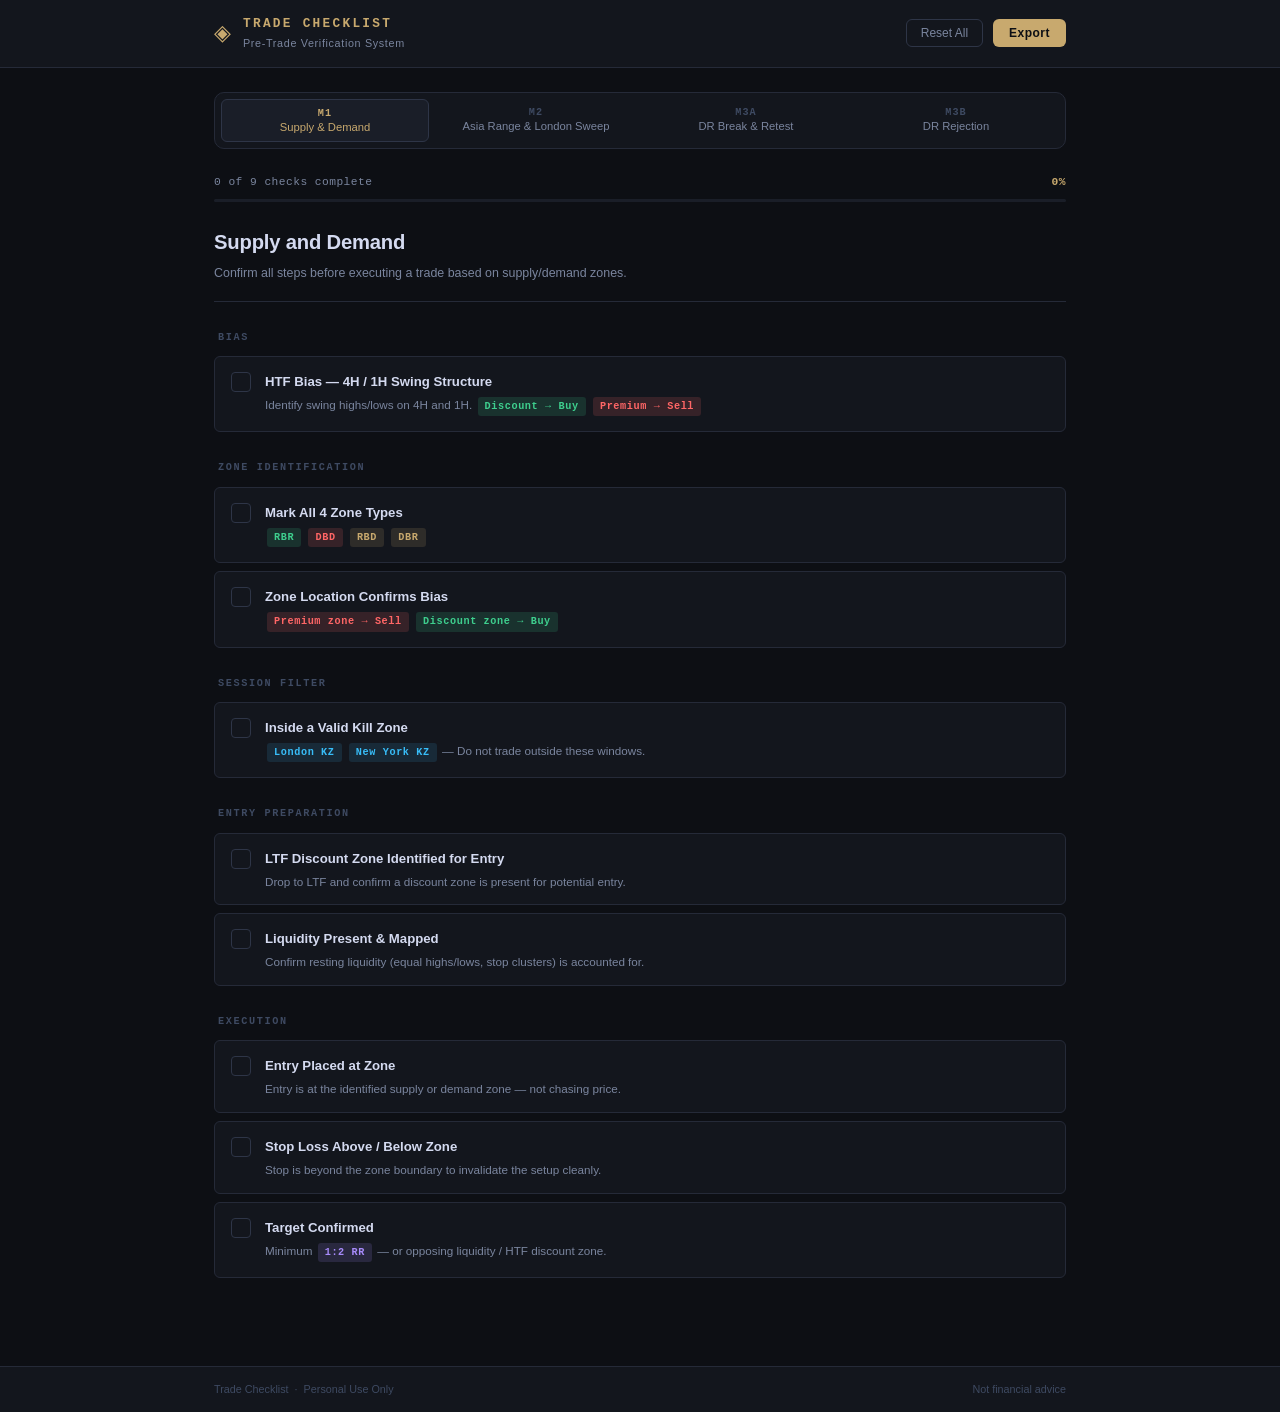
==== index.html @ 1b10d543 "Add files via upload initial upload" ====
<!DOCTYPE html>
<html lang="en">
<head>
  <meta charset="UTF-8" />
  <meta name="viewport" content="width=device-width, initial-scale=1.0" />
  <title>Trade Checklist</title>
  <link rel="stylesheet" href="style.css" />
</head>
<body>

  <header>
    <div class="header-inner">
      <div class="logo-block">
        <span class="logo-mark">◈</span>
        <div>
          <div class="site-title">TRADE CHECKLIST</div>
          <div class="site-sub">Pre-Trade Verification System</div>
        </div>
      </div>
      <div class="header-actions">
        <button class="btn-ghost" onclick="resetAll()">Reset All</button>
        <button class="btn-primary" onclick="printChecklist()">Export</button>
      </div>
    </div>
  </header>

  <main>
    <!-- Module Tabs -->
    <nav class="module-tabs">
      <button class="tab active" data-module="0" onclick="switchModule(0)">
        <span class="tab-num">M1</span>
        <span class="tab-label">Supply & Demand</span>
      </button>
      <button class="tab" data-module="1" onclick="switchModule(1)">
        <span class="tab-num">M2</span>
        <span class="tab-label">Asia Range & London Sweep</span>
      </button>
      <button class="tab" data-module="2" onclick="switchModule(2)">
        <span class="tab-num">M3A</span>
        <span class="tab-label">DR Break & Retest</span>
      </button>
      <button class="tab" data-module="3" onclick="switchModule(3)">
        <span class="tab-num">M3B</span>
        <span class="tab-label">DR Rejection</span>
      </button>
    </nav>

    <!-- Progress Bar -->
    <div class="progress-bar-wrap">
      <div class="progress-meta">
        <span id="progress-label">0 of 9 checks complete</span>
        <span id="progress-pct">0%</span>
      </div>
      <div class="progress-track">
        <div class="progress-fill" id="progress-fill"></div>
      </div>
    </div>

    <!-- Checklist Panels -->
    <div class="checklist-panels">

      <!-- Module 1: Supply and Demand -->
      <div class="panel active" id="panel-0">
        <div class="panel-header">
          <div class="panel-title">Supply and Demand</div>
          <div class="panel-desc">Confirm all steps before executing a trade based on supply/demand zones.</div>
        </div>

        <div class="section-group">
          <div class="section-label">BIAS</div>
          <div class="check-item" data-id="m1-1">
            <div class="check-box" onclick="toggleCheck(this)"></div>
            <div class="check-content">
              <div class="check-title">HTF Bias — 4H / 1H Swing Structure</div>
              <div class="check-detail">Identify swing highs/lows on 4H and 1H. <span class="tag tag-buy">Discount → Buy</span> <span class="tag tag-sell">Premium → Sell</span></div>
            </div>
          </div>
        </div>

        <div class="section-group">
          <div class="section-label">ZONE IDENTIFICATION</div>
          <div class="check-item" data-id="m1-2">
            <div class="check-box" onclick="toggleCheck(this)"></div>
            <div class="check-content">
              <div class="check-title">Mark All 4 Zone Types</div>
              <div class="check-detail">
                <span class="tag tag-green">RBR</span>
                <span class="tag tag-red">DBD</span>
                <span class="tag tag-reverse">RBD</span>
                <span class="tag tag-reverse">DBR</span>
              </div>
            </div>
          </div>
          <div class="check-item" data-id="m1-3">
            <div class="check-box" onclick="toggleCheck(this)"></div>
            <div class="check-content">
              <div class="check-title">Zone Location Confirms Bias</div>
              <div class="check-detail"><span class="tag tag-sell">Premium zone → Sell</span> <span class="tag tag-buy">Discount zone → Buy</span></div>
            </div>
          </div>
        </div>

        <div class="section-group">
          <div class="section-label">SESSION FILTER</div>
          <div class="check-item" data-id="m1-4">
            <div class="check-box" onclick="toggleCheck(this)"></div>
            <div class="check-content">
              <div class="check-title">Inside a Valid Kill Zone</div>
              <div class="check-detail"><span class="tag tag-session">London KZ</span> <span class="tag tag-session">New York KZ</span> — Do not trade outside these windows.</div>
            </div>
          </div>
        </div>

        <div class="section-group">
          <div class="section-label">ENTRY PREPARATION</div>
          <div class="check-item" data-id="m1-5">
            <div class="check-box" onclick="toggleCheck(this)"></div>
            <div class="check-content">
              <div class="check-title">LTF Discount Zone Identified for Entry</div>
              <div class="check-detail">Drop to LTF and confirm a discount zone is present for potential entry.</div>
            </div>
          </div>
          <div class="check-item" data-id="m1-6">
            <div class="check-box" onclick="toggleCheck(this)"></div>
            <div class="check-content">
              <div class="check-title">Liquidity Present & Mapped</div>
              <div class="check-detail">Confirm resting liquidity (equal highs/lows, stop clusters) is accounted for.</div>
            </div>
          </div>
        </div>

        <div class="section-group">
          <div class="section-label">EXECUTION</div>
          <div class="check-item" data-id="m1-7">
            <div class="check-box" onclick="toggleCheck(this)"></div>
            <div class="check-content">
              <div class="check-title">Entry Placed at Zone</div>
              <div class="check-detail">Entry is at the identified supply or demand zone — not chasing price.</div>
            </div>
          </div>
          <div class="check-item" data-id="m1-8">
            <div class="check-box" onclick="toggleCheck(this)"></div>
            <div class="check-content">
              <div class="check-title">Stop Loss Above / Below Zone</div>
              <div class="check-detail">Stop is beyond the zone boundary to invalidate the setup cleanly.</div>
            </div>
          </div>
          <div class="check-item" data-id="m1-9">
            <div class="check-box" onclick="toggleCheck(this)"></div>
            <div class="check-content">
              <div class="check-title">Target Confirmed</div>
              <div class="check-detail">Minimum <span class="tag tag-rr">1:2 RR</span> — or opposing liquidity / HTF discount zone.</div>
            </div>
          </div>
        </div>
      </div>

      <!-- Module 2: Asia Range & London Sweep -->
      <div class="panel" id="panel-1">
        <div class="panel-header">
          <div class="panel-title">Asia Range & London Sweep</div>
          <div class="panel-desc">Confirm Asia session range and London's sweep of its liquidity before entry.</div>
        </div>

        <div class="section-group">
          <div class="section-label">BIAS</div>
          <div class="check-item" data-id="m2-1">
            <div class="check-box" onclick="toggleCheck(this)"></div>
            <div class="check-content">
              <div class="check-title">HTF Bias — 4H / 1H Swing Structure</div>
              <div class="check-detail">Identify swing highs/lows on 4H and 1H. <span class="tag tag-buy">Discount → Buy</span> <span class="tag tag-sell">Premium → Sell</span></div>
            </div>
          </div>
        </div>

        <div class="section-group">
          <div class="section-label">SESSION ANALYSIS</div>
          <div class="check-item" data-id="m2-2">
            <div class="check-box" onclick="toggleCheck(this)"></div>
            <div class="check-content">
              <div class="check-title">Asia Session Range Marked</div>
              <div class="check-detail">Mark the high and low of the Asia session clearly on your chart.</div>
            </div>
          </div>
          <div class="check-item" data-id="m2-3">
            <div class="check-box" onclick="toggleCheck(this)"></div>
            <div class="check-content">
              <div class="check-title">London Has Swept Asia Liquidity</div>
              <div class="check-detail">Confirm London session took out the Asia high or low (liquidity sweep confirmed).</div>
            </div>
          </div>
        </div>

        <div class="section-group">
          <div class="section-label">CONFIRMATION</div>
          <div class="check-item" data-id="m2-4">
            <div class="check-box" onclick="toggleCheck(this)"></div>
            <div class="check-content">
              <div class="check-title">5-Min CHoCH Formed</div>
              <div class="check-detail">Wait for a Change of Character on the 5-minute chart after the sweep.</div>
            </div>
          </div>
          <div class="check-item" data-id="m2-5">
            <div class="check-box" onclick="toggleCheck(this)"></div>
            <div class="check-content">
              <div class="check-title">LTF Discount Zone for Entry</div>
              <div class="check-detail">Drop to LTF and confirm a discount zone aligns with the CHoCH direction.</div>
            </div>
          </div>
        </div>

        <div class="section-group">
          <div class="section-label">EXECUTION</div>
          <div class="check-item" data-id="m2-6">
            <div class="check-box" onclick="toggleCheck(this)"></div>
            <div class="check-content">
              <div class="check-title">Entry Placed at Zone</div>
              <div class="check-detail">Entry is at the identified LTF zone — not chasing price.</div>
            </div>
          </div>
          <div class="check-item" data-id="m2-7">
            <div class="check-box" onclick="toggleCheck(this)"></div>
            <div class="check-content">
              <div class="check-title">Stop Loss Above / Below the Zone</div>
              <div class="check-detail">Stop is placed beyond the zone to invalidate the setup.</div>
            </div>
          </div>
          <div class="check-item" data-id="m2-8">
            <div class="check-box" onclick="toggleCheck(this)"></div>
            <div class="check-content">
              <div class="check-title">Target: Asia High or Low</div>
              <div class="check-detail">Target is the opposing Asia session level — Asia High (for buys) or Asia Low (for sells).</div>
            </div>
          </div>
        </div>
      </div>

      <!-- Module 3A: DR Break and Retest -->
      <div class="panel" id="panel-2">
        <div class="panel-header">
          <div class="panel-title">DR Break and Retest</div>
          <div class="panel-desc">Wait for the Defining Range to form, break, and retest before entry.</div>
        </div>

        <div class="section-group">
          <div class="section-label">RANGE SETUP</div>
          <div class="check-item" data-id="m3a-1">
            <div class="check-box" onclick="toggleCheck(this)"></div>
            <div class="check-content">
              <div class="check-title">Wait for the DR to Form</div>
              <div class="check-detail">Do not act until the Defining Range has fully established its boundaries.</div>
            </div>
          </div>
          <div class="check-item" data-id="m3a-2">
            <div class="check-box" onclick="toggleCheck(this)"></div>
            <div class="check-content">
              <div class="check-title">Mark All Internal Zones</div>
              <div class="check-detail">Map Supply/Demand zones, FVGs within the range structure.</div>
            </div>
          </div>
          <div class="check-item" data-id="m3a-3">
            <div class="check-box" onclick="toggleCheck(this)"></div>
            <div class="check-content">
              <div class="check-title">DR High / Low / Mid Identified</div>
              <div class="check-detail">All three key DR levels are clearly marked on the chart.</div>
            </div>
          </div>
        </div>

        <div class="section-group">
          <div class="section-label">BREAK & RETEST</div>
          <div class="check-item" data-id="m3a-4">
            <div class="check-box" onclick="toggleCheck(this)"></div>
            <div class="check-content">
              <div class="check-title">Zone Break Confirmed</div>
              <div class="check-detail">Price has broken through the identified zone — wait for the break, not the approach.</div>
            </div>
          </div>
          <div class="check-item" data-id="m3a-5">
            <div class="check-box" onclick="toggleCheck(this)"></div>
            <div class="check-content">
              <div class="check-title">Retest Has Occurred — Entry Planned</div>
              <div class="check-detail">Price returns to the broken zone. Entry is planned at the retest, not the break.</div>
            </div>
          </div>
        </div>

        <div class="section-group">
          <div class="section-label">EXECUTION</div>
          <div class="check-item" data-id="m3a-6">
            <div class="check-box" onclick="toggleCheck(this)"></div>
            <div class="check-content">
              <div class="check-title">Stop Loss Above / Below Zone</div>
              <div class="check-detail">Stop is beyond the retested zone to invalidate the setup.</div>
            </div>
          </div>
          <div class="check-item" data-id="m3a-7">
            <div class="check-box" onclick="toggleCheck(this)"></div>
            <div class="check-content">
              <div class="check-title">Target Confirmed</div>
              <div class="check-detail">Minimum <span class="tag tag-rr">1:2 RR</span> — or opposing liquidity / HTF discount zone.</div>
            </div>
          </div>
        </div>
      </div>

      <!-- Module 3B: DR Rejection -->
      <div class="panel" id="panel-3">
        <div class="panel-header">
          <div class="panel-title">DR Rejection Confirmation</div>
          <div class="panel-desc">When direction is uncertain, wait for two consecutive rejection candles and enter on the third.</div>
        </div>

        <div class="section-group">
          <div class="section-label">RANGE SETUP</div>
          <div class="check-item" data-id="m3b-1">
            <div class="check-box" onclick="toggleCheck(this)"></div>
            <div class="check-content">
              <div class="check-title">Wait for the DR to Form</div>
              <div class="check-detail">Do not act until the Defining Range has fully established its boundaries.</div>
            </div>
          </div>
          <div class="check-item" data-id="m3b-2">
            <div class="check-box" onclick="toggleCheck(this)"></div>
            <div class="check-content">
              <div class="check-title">Mark All Internal Zones</div>
              <div class="check-detail">Map Supply/Demand zones, FVGs within the range structure.</div>
            </div>
          </div>
          <div class="check-item" data-id="m3b-3">
            <div class="check-box" onclick="toggleCheck(this)"></div>
            <div class="check-content">
              <div class="check-title">DR High / Low / Mid Identified</div>
              <div class="check-detail">All three key DR levels are clearly marked on the chart.</div>
            </div>
          </div>
        </div>

        <div class="section-group">
          <div class="section-label">BREAK OBSERVED</div>
          <div class="check-item" data-id="m3b-4">
            <div class="check-box" onclick="toggleCheck(this)"></div>
            <div class="check-content">
              <div class="check-title">Zone Break Confirmed (Direction Uncertain)</div>
              <div class="check-detail">Price broke through a zone but direction is ambiguous — do not enter yet.</div>
            </div>
          </div>
        </div>

        <div class="section-group">
          <div class="section-label">REJECTION PATTERN</div>
          <div class="check-item" data-id="m3b-5">
            <div class="check-box" onclick="toggleCheck(this)"></div>
            <div class="check-content">
              <div class="check-title">Price Pulled Back into DR Levels</div>
              <div class="check-detail">Price returned to the range after the break — now watching for rejection signal.</div>
            </div>
          </div>
          <div class="check-item" data-id="m3b-6">
            <div class="check-box" onclick="toggleCheck(this)"></div>
            <div class="check-content">
              <div class="check-title">Two Consecutive Rejection Candles Formed</div>
              <div class="check-detail">Two back-to-back candles rejecting the DR level are confirmed. Wait for candle 2 to close.</div>
            </div>
          </div>
        </div>

        <div class="section-group">
          <div class="section-label">EXECUTION</div>
          <div class="check-item" data-id="m3b-7">
            <div class="check-box" onclick="toggleCheck(this)"></div>
            <div class="check-content">
              <div class="check-title">Entry on 3rd Candle</div>
              <div class="check-detail">Enter at the open or confirmed move of the third candle — not before.</div>
            </div>
          </div>
          <div class="check-item" data-id="m3b-8">
            <div class="check-box" onclick="toggleCheck(this)"></div>
            <div class="check-content">
              <div class="check-title">Stop Loss Above / Below Zone</div>
              <div class="check-detail">Stop placed beyond the rejection zone to invalidate the pattern.</div>
            </div>
          </div>
          <div class="check-item" data-id="m3b-9">
            <div class="check-box" onclick="toggleCheck(this)"></div>
            <div class="check-content">
              <div class="check-title">Target Confirmed</div>
              <div class="check-detail">Minimum <span class="tag tag-rr">1:2 RR</span> — or opposing liquidity / HTF discount zone.</div>
            </div>
          </div>
        </div>
      </div>

    </div><!-- end .checklist-panels -->

    <!-- Trade Ready Banner -->
    <div class="trade-ready" id="trade-ready">
      <span class="ready-icon">✓</span>
      <span>All checks passed — trade is valid.</span>
    </div>

  </main>

  <footer>
    <div class="footer-inner">
      <span>Trade Checklist &nbsp;·&nbsp; Personal Use Only</span>
      <span>Not financial advice</span>
    </div>
  </footer>

  <script src="app.js"></script>
</body>
</html>
---- style.css ----
/* ─── Reset & Base ─── */
*, *::before, *::after { box-sizing: border-box; margin: 0; padding: 0; }

:root {
  --bg:        #0d0f14;
  --surface:   #13161d;
  --surface2:  #1a1e28;
  --border:    #252a38;
  --border2:   #2e3547;
  --accent:    #c8a96e;       /* amber gold — chart candlestick energy */
  --accent2:   #e8c88a;
  --buy:       #3ecf8e;
  --sell:      #f66;
  --neutral:   #6b7a99;
  --text:      #d4daf0;
  --text-dim:  #7a859e;
  --text-faint:#3e4a62;
  --rr:        #a78bfa;
  --session:   #38bdf8;

  --font-display: 'Courier New', 'Courier', monospace;
  --font-body:    'Inter', -apple-system, BlinkMacSystemFont, sans-serif;

  --radius:   6px;
  --radius-lg: 10px;
}

html { font-size: 15px; }
body {
  background: var(--bg);
  color: var(--text);
  font-family: var(--font-body);
  line-height: 1.6;
  min-height: 100vh;
}

/* ─── Header ─── */
header {
  border-bottom: 1px solid var(--border);
  background: var(--surface);
  position: sticky;
  top: 0;
  z-index: 100;
}

.header-inner {
  max-width: 900px;
  margin: 0 auto;
  padding: 14px 24px;
  display: flex;
  align-items: center;
  justify-content: space-between;
  gap: 16px;
}

.logo-block {
  display: flex;
  align-items: center;
  gap: 12px;
}

.logo-mark {
  font-size: 22px;
  color: var(--accent);
  line-height: 1;
}

.site-title {
  font-family: var(--font-display);
  font-size: 0.85rem;
  font-weight: 700;
  letter-spacing: 0.18em;
  color: var(--accent);
}

.site-sub {
  font-size: 0.72rem;
  color: var(--text-dim);
  letter-spacing: 0.06em;
  margin-top: 1px;
}

.header-actions {
  display: flex;
  gap: 10px;
}

.btn-ghost {
  background: transparent;
  border: 1px solid var(--border2);
  color: var(--text-dim);
  padding: 6px 14px;
  border-radius: var(--radius);
  cursor: pointer;
  font-size: 0.8rem;
  font-family: var(--font-body);
  transition: all 0.15s;
}
.btn-ghost:hover { border-color: var(--accent); color: var(--accent); }

.btn-primary {
  background: var(--accent);
  border: none;
  color: #0d0f14;
  padding: 6px 16px;
  border-radius: var(--radius);
  cursor: pointer;
  font-size: 0.8rem;
  font-weight: 700;
  font-family: var(--font-body);
  letter-spacing: 0.04em;
  transition: background 0.15s;
}
.btn-primary:hover { background: var(--accent2); }

/* ─── Main ─── */
main {
  max-width: 900px;
  margin: 0 auto;
  padding: 24px 24px 60px;
}

/* ─── Module Tabs ─── */
.module-tabs {
  display: flex;
  gap: 4px;
  margin-bottom: 24px;
  background: var(--surface);
  padding: 6px;
  border-radius: var(--radius-lg);
  border: 1px solid var(--border);
  overflow-x: auto;
  scrollbar-width: none;
}
.module-tabs::-webkit-scrollbar { display: none; }

.tab {
  background: transparent;
  border: none;
  color: var(--text-dim);
  padding: 8px 16px;
  border-radius: var(--radius);
  cursor: pointer;
  font-family: var(--font-body);
  display: flex;
  flex-direction: column;
  align-items: center;
  gap: 2px;
  flex: 1;
  min-width: 100px;
  transition: all 0.15s;
  white-space: nowrap;
}

.tab-num {
  font-family: var(--font-display);
  font-size: 0.68rem;
  font-weight: 700;
  letter-spacing: 0.1em;
  color: var(--text-faint);
  transition: color 0.15s;
}

.tab-label {
  font-size: 0.75rem;
  font-weight: 500;
}

.tab:hover { background: var(--surface2); color: var(--text); }
.tab:hover .tab-num { color: var(--text-dim); }

.tab.active {
  background: var(--surface2);
  color: var(--accent);
  border: 1px solid var(--border2);
}
.tab.active .tab-num { color: var(--accent); }

/* ─── Progress Bar ─── */
.progress-bar-wrap {
  margin-bottom: 24px;
}

.progress-meta {
  display: flex;
  justify-content: space-between;
  font-size: 0.75rem;
  color: var(--text-dim);
  margin-bottom: 8px;
  font-family: var(--font-display);
  letter-spacing: 0.04em;
}

#progress-pct { color: var(--accent); font-weight: 700; }

.progress-track {
  height: 3px;
  background: var(--surface2);
  border-radius: 2px;
  overflow: hidden;
}

.progress-fill {
  height: 100%;
  width: 0%;
  background: linear-gradient(90deg, var(--accent), var(--accent2));
  border-radius: 2px;
  transition: width 0.4s cubic-bezier(.4,0,.2,1);
}

/* ─── Panels ─── */
.checklist-panels { position: relative; }

.panel { display: none; }
.panel.active { display: block; }

.panel-header {
  margin-bottom: 28px;
  padding-bottom: 18px;
  border-bottom: 1px solid var(--border);
}

.panel-title {
  font-size: 1.35rem;
  font-weight: 700;
  color: var(--text);
  letter-spacing: -0.01em;
  margin-bottom: 6px;
}

.panel-desc {
  font-size: 0.83rem;
  color: var(--text-dim);
  line-height: 1.5;
}

/* ─── Section Groups ─── */
.section-group {
  margin-bottom: 28px;
}

.section-label {
  font-family: var(--font-display);
  font-size: 0.68rem;
  letter-spacing: 0.16em;
  color: var(--text-faint);
  font-weight: 700;
  margin-bottom: 10px;
  padding-left: 4px;
}

/* ─── Check Items ─── */
.check-item {
  display: flex;
  align-items: flex-start;
  gap: 14px;
  padding: 14px 16px;
  border-radius: var(--radius);
  border: 1px solid var(--border);
  background: var(--surface);
  margin-bottom: 8px;
  transition: border-color 0.2s, background 0.2s;
  cursor: default;
}

.check-item:hover { border-color: var(--border2); }

.check-item.checked {
  border-color: rgba(200, 169, 110, 0.3);
  background: rgba(200, 169, 110, 0.04);
}

/* ─── Check Box ─── */
.check-box {
  width: 20px;
  height: 20px;
  min-width: 20px;
  border: 1.5px solid var(--border2);
  border-radius: 4px;
  cursor: pointer;
  display: flex;
  align-items: center;
  justify-content: center;
  margin-top: 1px;
  transition: all 0.15s;
  position: relative;
}

.check-box:hover {
  border-color: var(--accent);
}

.check-box::after {
  content: '';
  display: block;
  width: 10px;
  height: 6px;
  border-left: 2px solid var(--bg);
  border-bottom: 2px solid var(--bg);
  transform: rotate(-45deg) translateY(-2px);
  opacity: 0;
  transition: opacity 0.15s;
}

.check-item.checked .check-box {
  background: var(--accent);
  border-color: var(--accent);
}
.check-item.checked .check-box::after { opacity: 1; }

/* ─── Check Content ─── */
.check-content { flex: 1; }

.check-title {
  font-size: 0.88rem;
  font-weight: 600;
  color: var(--text);
  margin-bottom: 4px;
  transition: color 0.15s;
}

.check-item.checked .check-title {
  color: var(--text-dim);
  text-decoration: line-through;
  text-decoration-color: var(--text-faint);
}

.check-detail {
  font-size: 0.78rem;
  color: var(--text-dim);
  line-height: 1.5;
}

/* ─── Tags ─── */
.tag {
  display: inline-block;
  font-size: 0.68rem;
  font-weight: 700;
  font-family: var(--font-display);
  letter-spacing: 0.06em;
  padding: 2px 7px;
  border-radius: 3px;
  margin: 1px 2px;
}

.tag-buy     { background: rgba(62,207,142,0.15); color: var(--buy); }
.tag-sell    { background: rgba(255,102,102,0.15); color: var(--sell); }
.tag-green   { background: rgba(62,207,142,0.15); color: var(--buy); }
.tag-red     { background: rgba(255,102,102,0.15); color: var(--sell); }
.tag-reverse { background: rgba(200,169,110,0.15); color: var(--accent); }
.tag-session { background: rgba(56,189,248,0.12); color: var(--session); }
.tag-rr      { background: rgba(167,139,250,0.15); color: var(--rr); }

/* ─── Trade Ready Banner ─── */
.trade-ready {
  display: none;
  align-items: center;
  justify-content: center;
  gap: 10px;
  margin-top: 24px;
  padding: 16px 24px;
  background: rgba(62,207,142,0.08);
  border: 1px solid rgba(62,207,142,0.3);
  border-radius: var(--radius-lg);
  color: var(--buy);
  font-weight: 700;
  font-size: 0.9rem;
  letter-spacing: 0.04em;
  font-family: var(--font-display);
  animation: fadeIn 0.4s ease;
}

.trade-ready.visible { display: flex; }

.ready-icon {
  font-size: 1.1rem;
  width: 26px;
  height: 26px;
  border-radius: 50%;
  background: rgba(62,207,142,0.15);
  display: flex;
  align-items: center;
  justify-content: center;
}

@keyframes fadeIn {
  from { opacity: 0; transform: translateY(6px); }
  to   { opacity: 1; transform: translateY(0); }
}

/* ─── Footer ─── */
footer {
  border-top: 1px solid var(--border);
  background: var(--surface);
}

.footer-inner {
  max-width: 900px;
  margin: 0 auto;
  padding: 14px 24px;
  display: flex;
  justify-content: space-between;
  font-size: 0.72rem;
  color: var(--text-faint);
}

/* ─── Print ─── */
@media print {
  body { background: #fff; color: #111; }
  header, footer, .module-tabs, .header-actions, .btn-ghost, .btn-primary { display: none !important; }
  .panel { display: block !important; margin-bottom: 32px; }
  .check-item { border: 1px solid #ccc; break-inside: avoid; }
  .progress-bar-wrap { display: none; }
}

/* ─── Responsive ─── */
@media (max-width: 600px) {
  .header-inner { flex-direction: column; align-items: flex-start; gap: 10px; }
  .tab { min-width: 80px; padding: 7px 10px; }
  .tab-label { font-size: 0.68rem; }
  main { padding: 16px 14px 50px; }
  .check-item { padding: 12px 12px; }
  .panel-title { font-size: 1.1rem; }
}
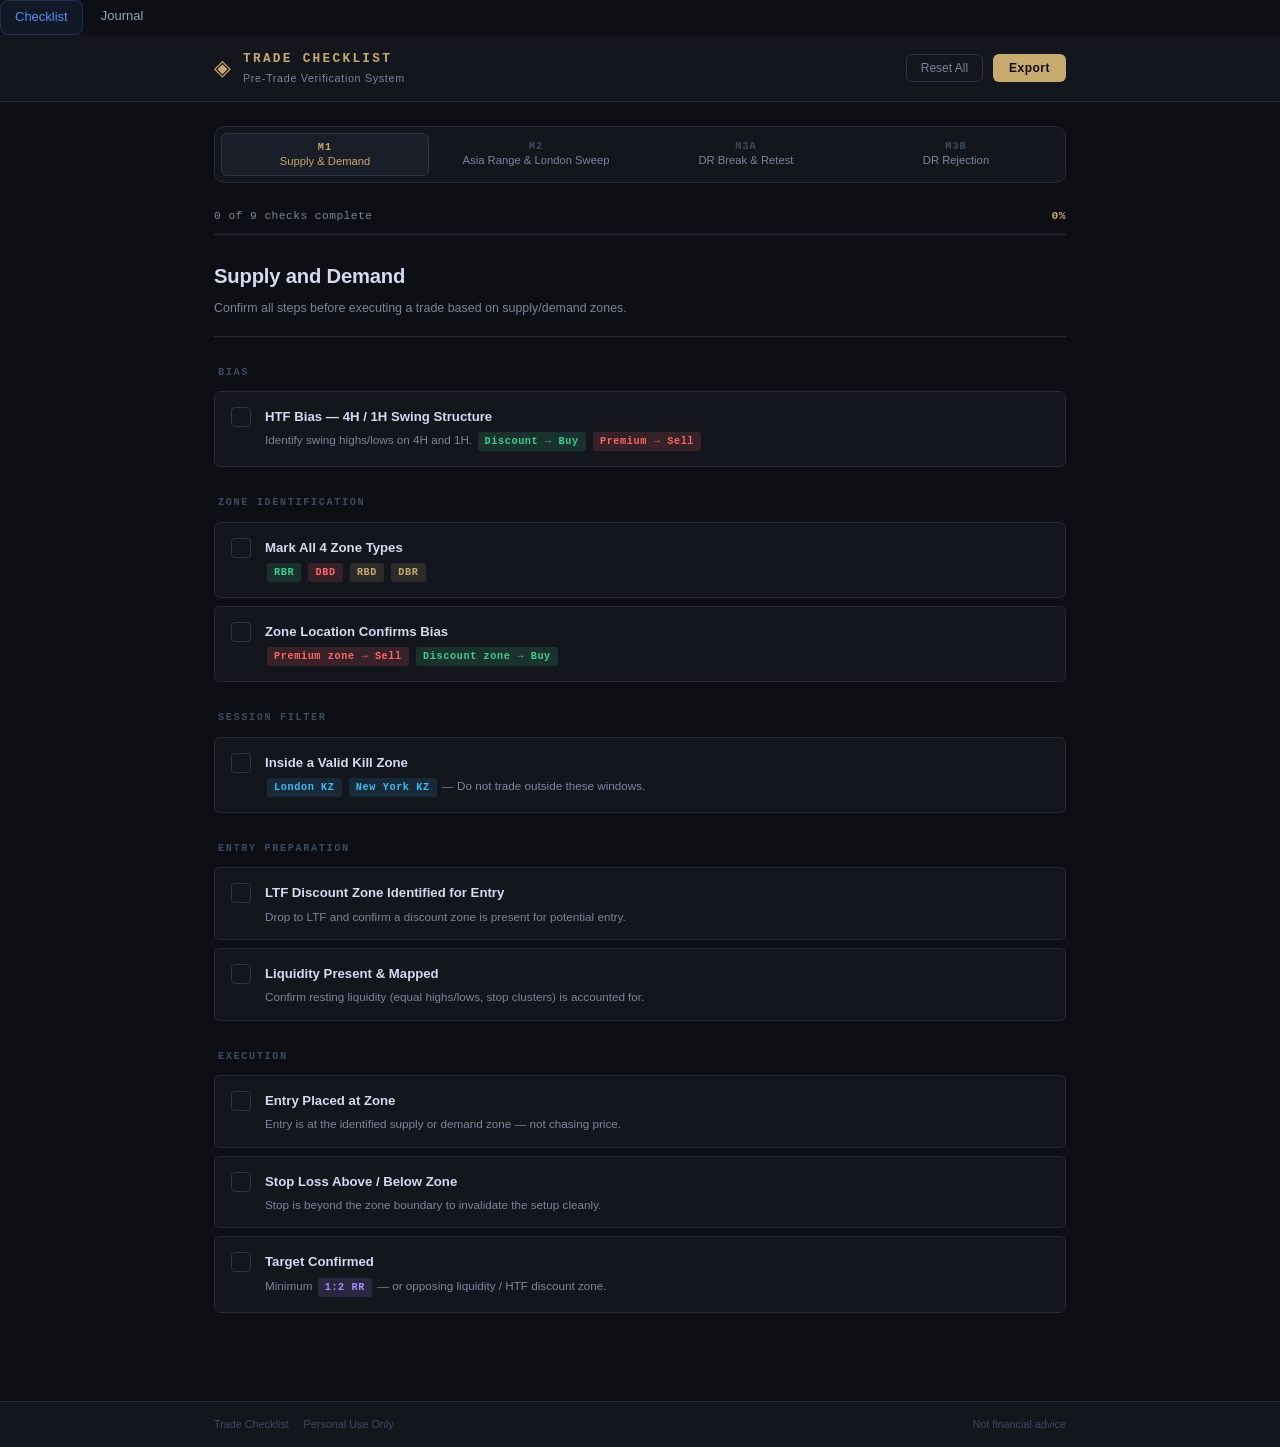
==== commit 74f53556: "Update index.html" ====
--- a/index.html
+++ b/index.html
@@ -8,6 +8,10 @@
 </head>
 <body>
 
+  <nav class="nav-links" style="display:flex;gap:4px;">
+  <a href="index.html" style="padding:6px 14px;border-radius:8px;color:#e2e8f0;text-decoration:none;font-size:13px;background:rgba(79,142,247,0.08);border:1px solid rgba(79,142,247,0.2);color:#4f8ef7;">Checklist</a>
+  <a href="journal.html" style="padding:6px 14px;border-radius:8px;color:#94a3b8;text-decoration:none;font-size:13px;">Journal</a>
+</nav>
   <header>
     <div class="header-inner">
       <div class="logo-block">
